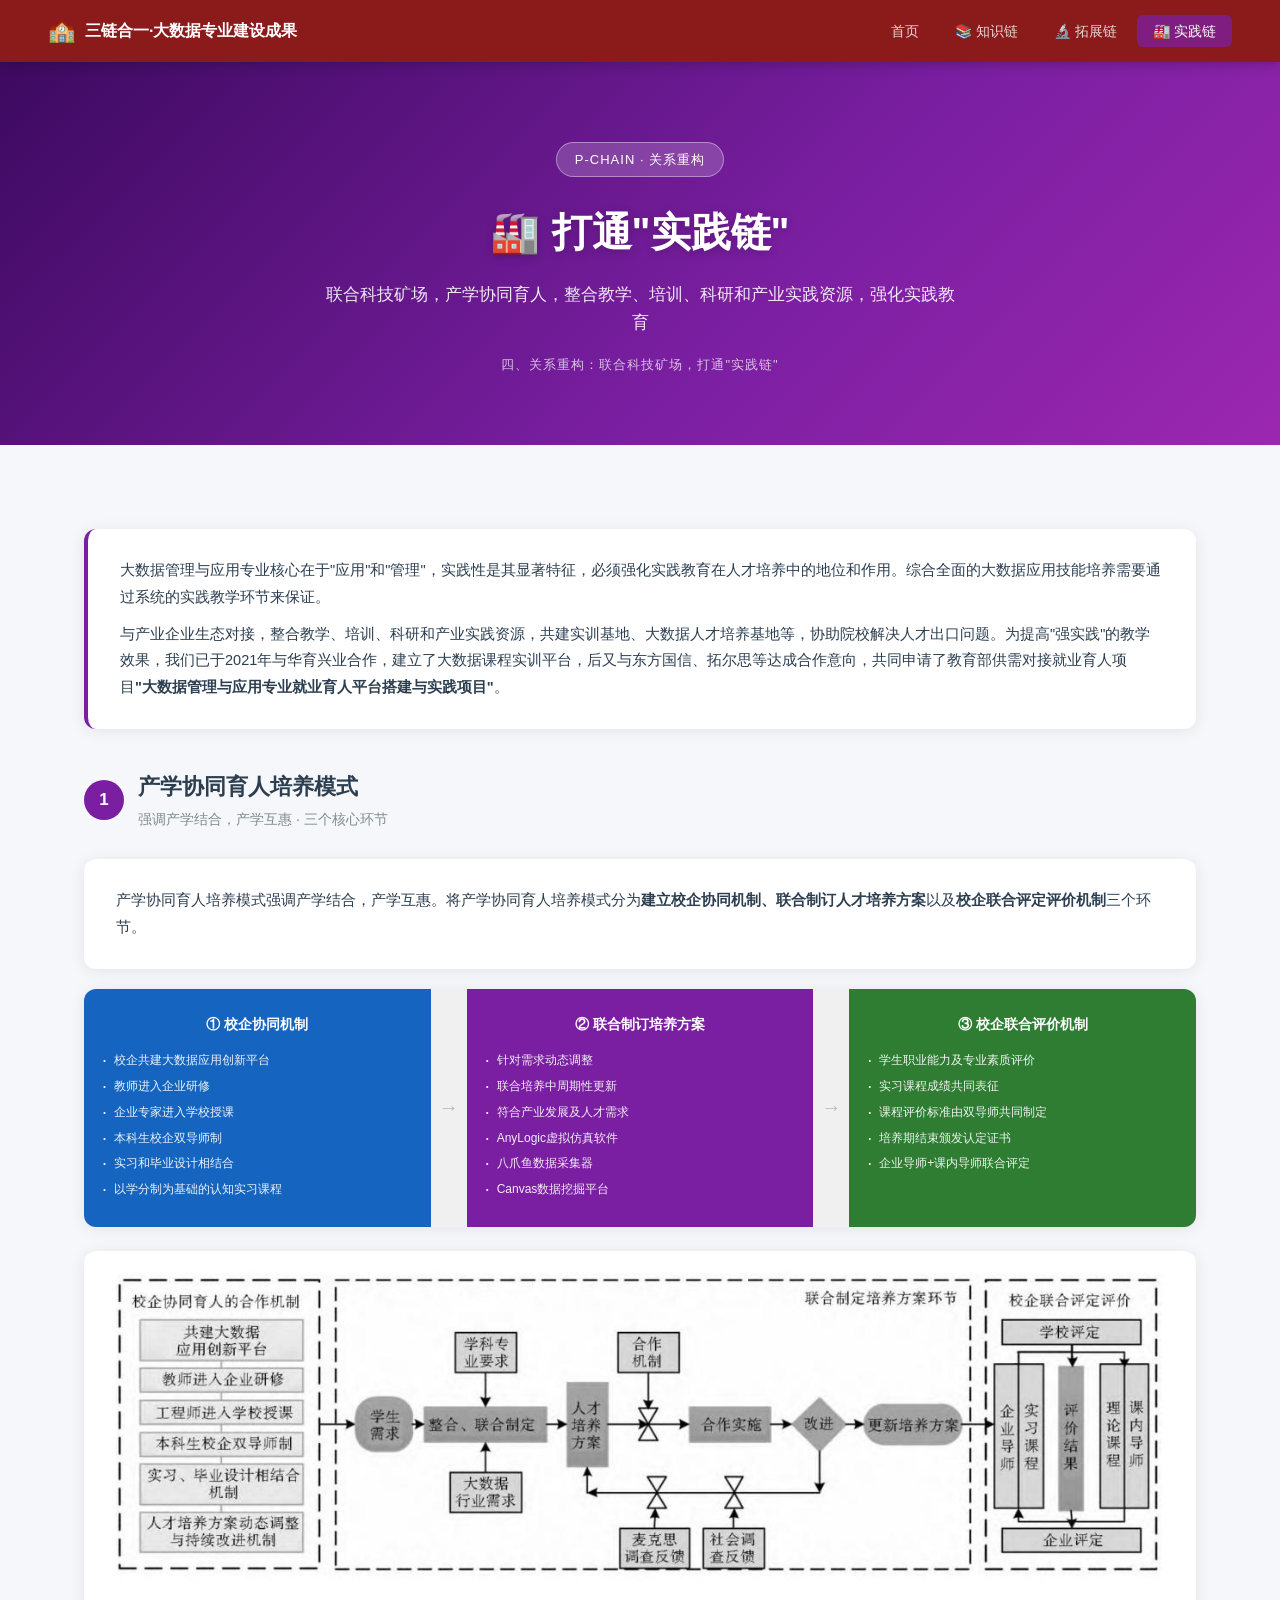
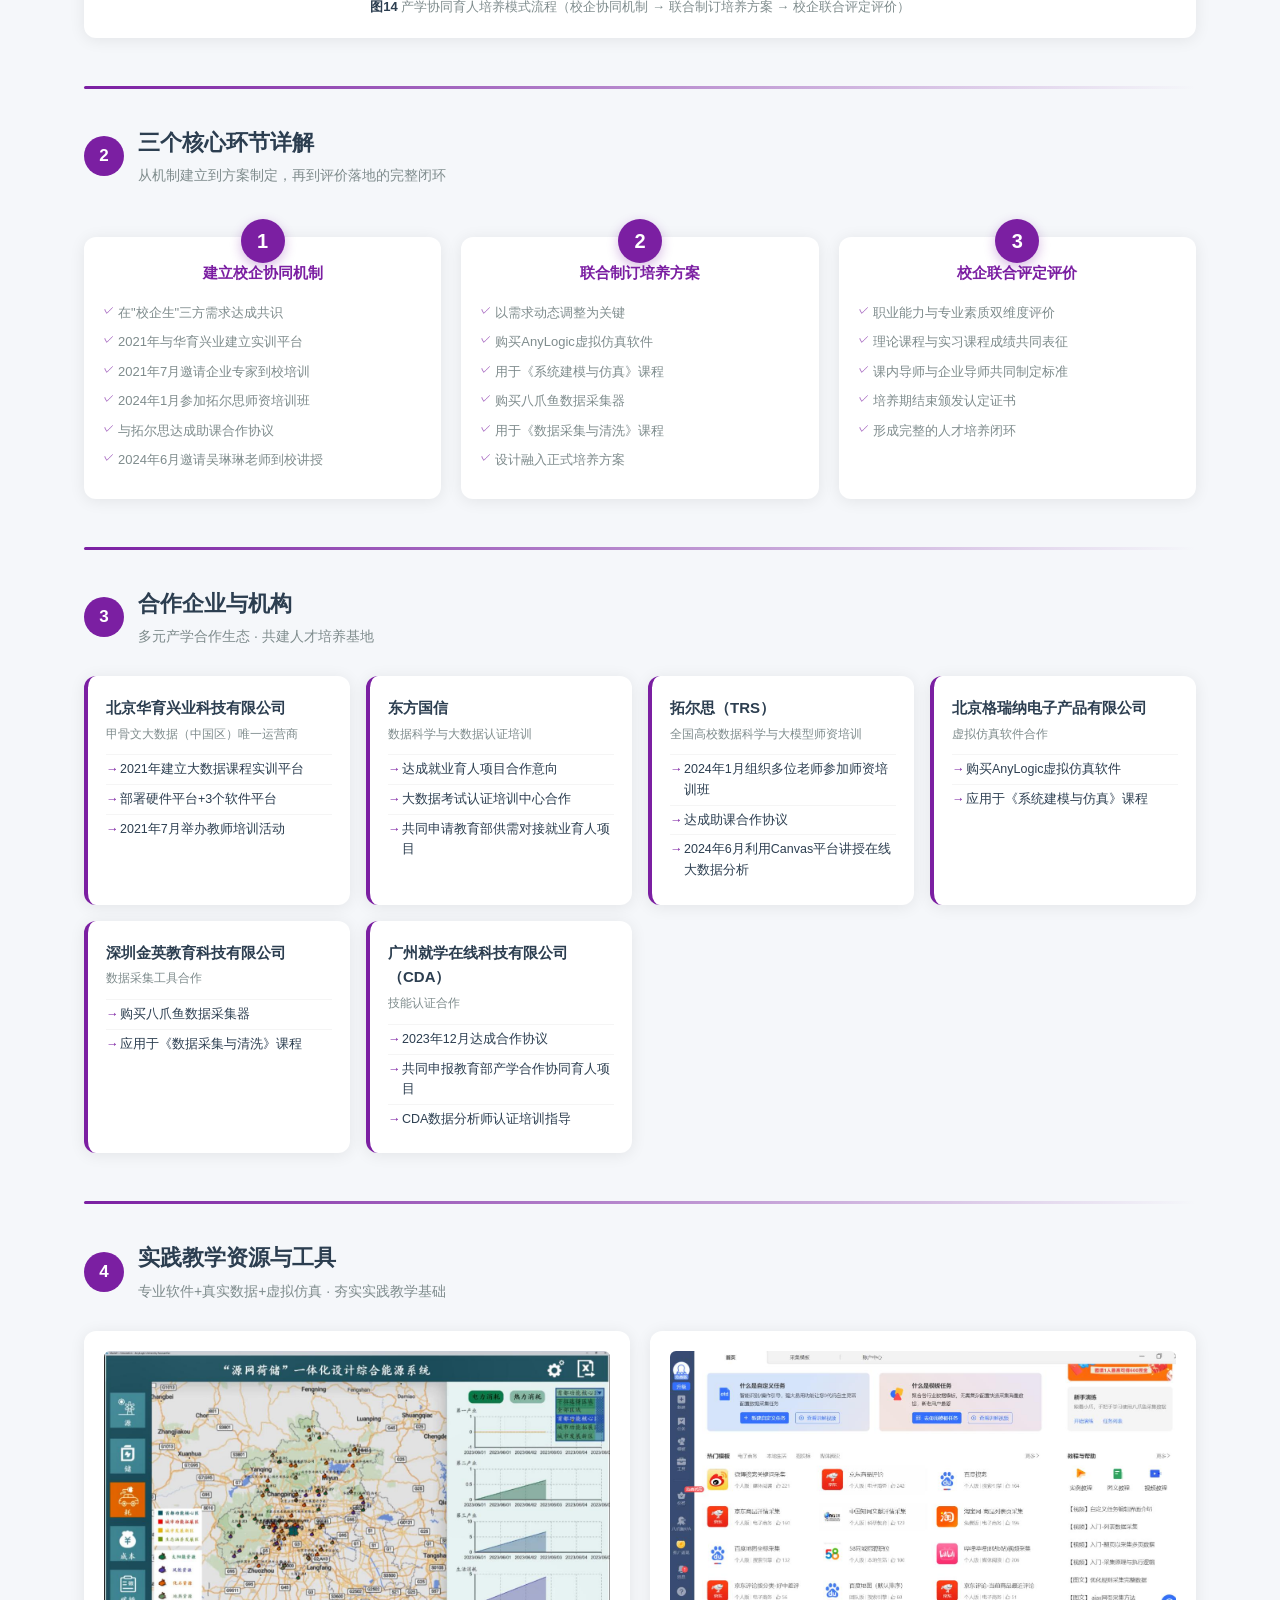
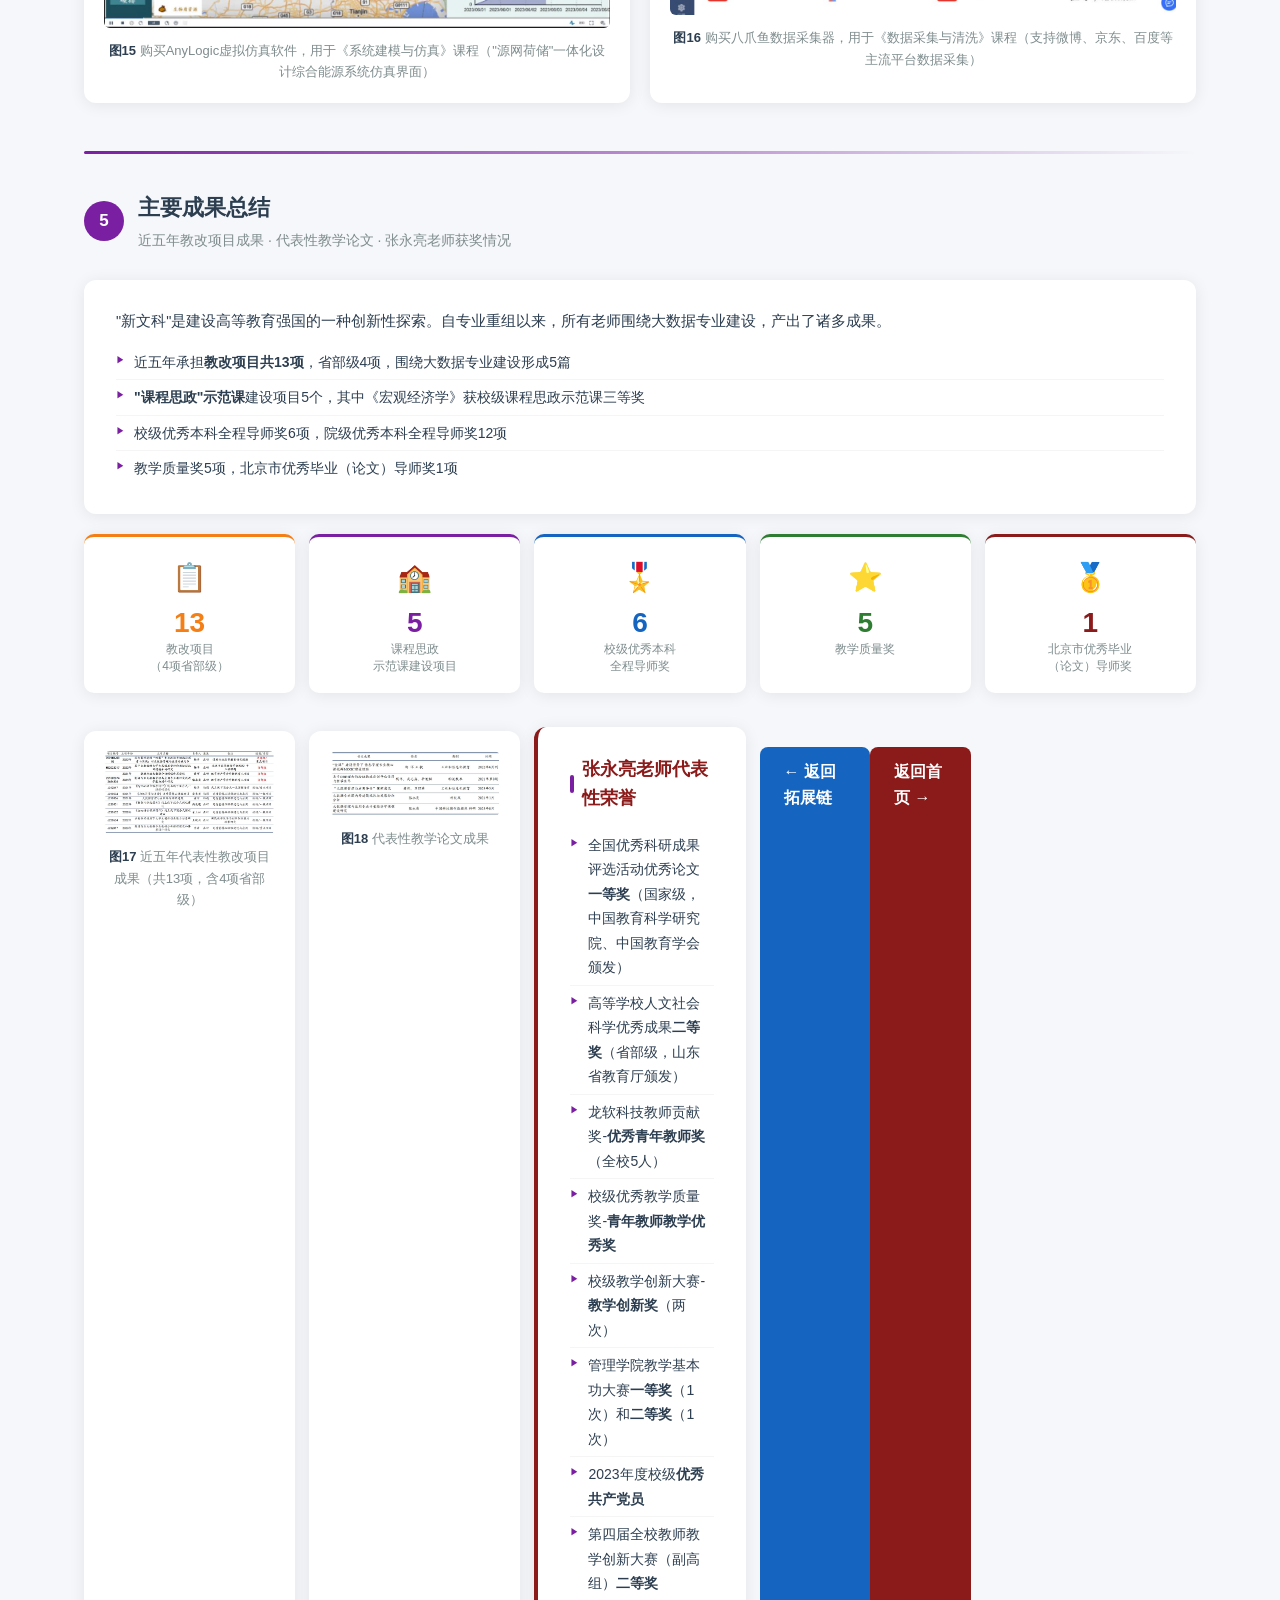
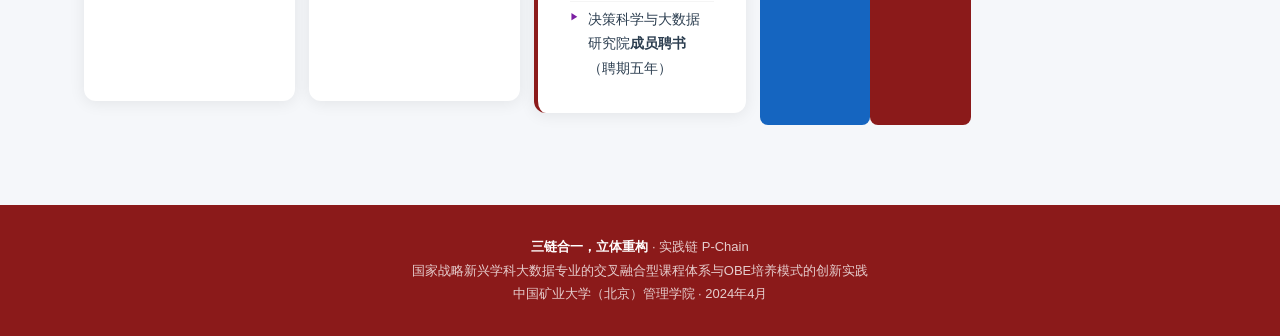
==== practice-chain.html @ cdad03d9 "教学成果一等奖网页：首页 + 知识链/拓展链/实践链三页 三链合一·大数据专业建设成果展示 - index.html 首页（专业建设总体路径 + 三链导航 + 团队） - knowledge-chai" ====
<!DOCTYPE html>
<html lang="zh-CN">
<head>
<meta charset="UTF-8">
<meta name="viewport" content="width=device-width, initial-scale=1.0">
<title>实践链 P-Chain — 关系重构：联合科技矿场</title>
<link rel="stylesheet" href="style.css">
<style>
.fig-block {
  background: #fff;
  border-radius: var(--radius);
  box-shadow: var(--shadow);
  padding: 20px;
  margin: 24px 0;
  text-align: center;
}
.fig-block img {
  max-width: 100%;
  height: auto;
  border-radius: 6px;
  display: block;
  margin: 0 auto;
}
.fig-caption {
  margin-top: 12px;
  font-size: 13px;
  color: var(--text-light);
  font-weight: 500;
}
.fig-caption strong { color: var(--text); }

.fig-pair {
  display: grid;
  grid-template-columns: 1fr 1fr;
  gap: 20px;
  margin: 24px 0;
}
.fig-pair .fig-block { margin: 0; }

.content-card {
  background: #fff;
  border-radius: var(--radius);
  box-shadow: var(--shadow);
  padding: 28px 32px;
  margin-bottom: 12px;
}
.content-card h3 {
  font-size: 18px;
  font-weight: 700;
  margin-bottom: 14px;
  color: var(--p-chain);
  display: flex;
  align-items: center;
  gap: 8px;
}
.content-card h3::before {
  content: '';
  display: inline-block;
  width: 4px;
  height: 18px;
  background: var(--p-chain);
  border-radius: 2px;
  flex-shrink: 0;
}
.content-card p { font-size: 14.5px; line-height: 1.85; color: var(--text); margin-bottom: 10px; }
.content-card p:last-child { margin-bottom: 0; }
.content-card ul { list-style: none; margin-top: 6px; }
.content-card ul li {
  font-size: 14px;
  line-height: 1.75;
  padding: 5px 0 5px 18px;
  position: relative;
  color: var(--text);
  border-bottom: 1px solid #f5f5f5;
}
.content-card ul li:last-child { border-bottom: none; }
.content-card ul li::before {
  content: '▶';
  position: absolute;
  left: 0;
  font-size: 9px;
  color: var(--p-chain);
  top: 8px;
}

.sec-divider {
  height: 3px;
  background: linear-gradient(to right, var(--p-chain), transparent);
  border-radius: 2px;
  margin: 48px 0 36px;
}

/* Three Steps */
.three-steps {
  display: grid;
  grid-template-columns: repeat(3, 1fr);
  gap: 20px;
  margin: 28px 0;
}
.step-card-p {
  background: #fff;
  border-radius: var(--radius);
  box-shadow: var(--shadow);
  padding: 24px 20px;
  position: relative;
  margin-top: 22px;
}
.step-badge-p {
  position: absolute;
  top: -18px;
  left: 50%;
  transform: translateX(-50%);
  width: 44px; height: 44px;
  border-radius: 50%;
  background: var(--p-chain);
  color: #fff;
  display: flex;
  align-items: center;
  justify-content: center;
  font-size: 20px;
  font-weight: 800;
  box-shadow: 0 4px 12px rgba(123,31,162,0.3);
}
.step-card-p h3 {
  font-size: 15px;
  font-weight: 700;
  color: var(--p-chain);
  margin-bottom: 12px;
  text-align: center;
}
.step-card-p ul { list-style: none; }
.step-card-p ul li {
  font-size: 13px;
  color: var(--text-light);
  padding: 4px 0 4px 14px;
  position: relative;
}
.step-card-p ul li::before {
  content: '✓';
  position: absolute;
  left: 0;
  font-size: 10px;
  color: var(--p-chain);
}

/* Partner cards */
.partner-grid-p {
  display: grid;
  grid-template-columns: repeat(auto-fit, minmax(240px, 1fr));
  gap: 16px;
  margin: 20px 0;
}
.pcard {
  background: #fff;
  border-radius: var(--radius);
  box-shadow: var(--shadow);
  padding: 20px 18px;
  border-left: 4px solid var(--p-chain);
}
.pcard h4 { font-weight: 700; font-size: 15px; color: var(--text); margin-bottom: 4px; }
.pcard .prole { font-size: 12px; color: var(--text-light); margin-bottom: 10px; }
.pcard .pitem {
  font-size: 12.5px;
  color: var(--text);
  padding: 4px 0 4px 14px;
  position: relative;
  border-top: 1px solid #f5f5f5;
}
.pcard .pitem:first-of-type { border-top: none; }
.pcard .pitem::before { content: '→'; position: absolute; left: 0; color: var(--p-chain); }

/* Collab flow visual */
.collab-visual {
  display: flex;
  align-items: stretch;
  background: #fff;
  border-radius: var(--radius);
  box-shadow: var(--shadow);
  overflow: hidden;
  margin: 20px 0;
}
.cv-stage {
  flex: 1;
  padding: 24px 18px;
  color: #fff;
}
.cv-stage h3 { font-size: 14px; font-weight: 700; margin-bottom: 12px; text-align: center; }
.cv-stage ul { list-style: none; }
.cv-stage ul li { font-size: 12px; opacity: 0.92; padding: 3px 0 3px 12px; position: relative; }
.cv-stage ul li::before { content: '·'; position: absolute; left: 0; font-size: 18px; line-height: 1; }
.cv1 { background: #1565C0; }
.cv2 { background: #7B1FA2; }
.cv3 { background: #2E7D32; }
.cv-arrow {
  width: 36px;
  background: #f0f0f0;
  display: flex;
  align-items: center;
  justify-content: center;
  font-size: 20px;
  color: #bbb;
  flex-shrink: 0;
}

/* Outcome tiles */
.outcome-grid {
  display: grid;
  grid-template-columns: repeat(auto-fit, minmax(200px, 1fr));
  gap: 14px;
  margin: 20px 0;
}
.outcome-tile {
  background: #fff;
  border-radius: 10px;
  box-shadow: var(--shadow);
  padding: 18px 16px;
  border-top: 3px solid;
  text-align: center;
}
.outcome-tile .ot-icon { font-size: 28px; margin-bottom: 8px; }
.outcome-tile .ot-num { font-size: 28px; font-weight: 800; line-height: 1; margin-bottom: 4px; }
.outcome-tile .ot-label { font-size: 12px; color: var(--text-light); line-height: 1.4; }

@media (max-width: 768px) {
  .three-steps { grid-template-columns: 1fr; }
  .collab-visual { flex-direction: column; }
  .cv-arrow { width: 100%; height: 30px; }
  .fig-pair { grid-template-columns: 1fr; }
}
</style>
</head>
<body>

<nav>
  <a class="nav-brand" href="index.html">
    <span class="logo">🏫</span>
    三链合一·大数据专业建设成果
  </a>
  <ul class="nav-links">
    <li><a href="index.html">首页</a></li>
    <li><a href="knowledge-chain.html">📚 知识链</a></li>
    <li><a href="extension-chain.html">🔬 拓展链</a></li>
    <li><a href="practice-chain.html" class="nav-p">🏭 实践链</a></li>
  </ul>
</nav>

<div class="hero p-hero">
  <div class="hero-badge">P-CHAIN · 关系重构</div>
  <h1>🏭 打通"实践链"</h1>
  <p class="subtitle">联合科技矿场，产学协同育人，整合教学、培训、科研和产业实践资源，强化实践教育</p>
  <p class="hero-meta">四、关系重构：联合科技矿场，打通"实践链"</p>
</div>

<main>

  <!-- Overview -->
  <div class="content-card" style="margin-top:40px; border-left:4px solid var(--p-chain);">
    <p>大数据管理与应用专业核心在于"应用"和"管理"，实践性是其显著特征，必须强化实践教育在人才培养中的地位和作用。综合全面的大数据应用技能培养需要通过系统的实践教学环节来保证。</p>
    <p>与产业企业生态对接，整合教学、培训、科研和产业实践资源，共建实训基地、大数据人才培养基地等，协助院校解决人才出口问题。为提高"强实践"的教学效果，我们已于2021年与华育兴业合作，建立了大数据课程实训平台，后又与东方国信、拓尔思等达成合作意向，共同申请了教育部供需对接就业育人项目<strong>"大数据管理与应用专业就业育人平台搭建与实践项目"</strong>。</p>
  </div>

  <!-- Section 1: Collaboration Model -->
  <div class="section-header" style="margin-top:40px;">
    <div class="section-num p">1</div>
    <div>
      <div class="section-title">产学协同育人培养模式</div>
      <div class="section-sub">强调产学结合，产学互惠 · 三个核心环节</div>
    </div>
  </div>

  <div class="content-card">
    <p>产学协同育人培养模式强调产学结合，产学互惠。将产学协同育人培养模式分为<strong>建立校企协同机制、联合制订人才培养方案</strong>以及<strong>校企联合评定评价机制</strong>三个环节。</p>
  </div>

  <!-- Collaboration Flow Visual -->
  <div class="collab-visual">
    <div class="cv-stage cv1">
      <h3>① 校企协同机制</h3>
      <ul>
        <li>校企共建大数据应用创新平台</li>
        <li>教师进入企业研修</li>
        <li>企业专家进入学校授课</li>
        <li>本科生校企双导师制</li>
        <li>实习和毕业设计相结合</li>
        <li>以学分制为基础的认知实习课程</li>
      </ul>
    </div>
    <div class="cv-arrow">→</div>
    <div class="cv-stage cv2">
      <h3>② 联合制订培养方案</h3>
      <ul>
        <li>针对需求动态调整</li>
        <li>联合培养中周期性更新</li>
        <li>符合产业发展及人才需求</li>
        <li>AnyLogic虚拟仿真软件</li>
        <li>八爪鱼数据采集器</li>
        <li>Canvas数据挖掘平台</li>
      </ul>
    </div>
    <div class="cv-arrow">→</div>
    <div class="cv-stage cv3">
      <h3>③ 校企联合评价机制</h3>
      <ul>
        <li>学生职业能力及专业素质评价</li>
        <li>实习课程成绩共同表征</li>
        <li>课程评价标准由双导师共同制定</li>
        <li>培养期结束颁发认定证书</li>
        <li>企业导师+课内导师联合评定</li>
      </ul>
    </div>
  </div>

  <!-- Figure 14: 产学协同流程图 -->
  <div class="fig-block">
    <img src="images/fig_p12_1.jpeg" alt="图14 产学协同育人培养模式流程">
    <div class="fig-caption"><strong>图14</strong> 产学协同育人培养模式流程（校企协同机制 → 联合制订培养方案 → 校企联合评定评价）</div>
  </div>

  <div class="sec-divider"></div>

  <!-- Section 2: Three Steps Detail -->
  <div class="section-header">
    <div class="section-num p">2</div>
    <div>
      <div class="section-title">三个核心环节详解</div>
      <div class="section-sub">从机制建立到方案制定，再到评价落地的完整闭环</div>
    </div>
  </div>

  <div class="three-steps">
    <div class="step-card-p">
      <div class="step-badge-p">1</div>
      <h3>建立校企协同机制</h3>
      <ul>
        <li>在"校企生"三方需求达成共识</li>
        <li>2021年与华育兴业建立实训平台</li>
        <li>2021年7月邀请企业专家到校培训</li>
        <li>2024年1月参加拓尔思师资培训班</li>
        <li>与拓尔思达成助课合作协议</li>
        <li>2024年6月邀请吴琳琳老师到校讲授</li>
      </ul>
    </div>
    <div class="step-card-p">
      <div class="step-badge-p">2</div>
      <h3>联合制订培养方案</h3>
      <ul>
        <li>以需求动态调整为关键</li>
        <li>购买AnyLogic虚拟仿真软件</li>
        <li>用于《系统建模与仿真》课程</li>
        <li>购买八爪鱼数据采集器</li>
        <li>用于《数据采集与清洗》课程</li>
        <li>设计融入正式培养方案</li>
      </ul>
    </div>
    <div class="step-card-p">
      <div class="step-badge-p">3</div>
      <h3>校企联合评定评价</h3>
      <ul>
        <li>职业能力与专业素质双维度评价</li>
        <li>理论课程与实习课程成绩共同表征</li>
        <li>课内导师与企业导师共同制定标准</li>
        <li>培养期结束颁发认定证书</li>
        <li>形成完整的人才培养闭环</li>
      </ul>
    </div>
  </div>

  <div class="sec-divider"></div>

  <!-- Section 3: Partners -->
  <div class="section-header">
    <div class="section-num p">3</div>
    <div>
      <div class="section-title">合作企业与机构</div>
      <div class="section-sub">多元产学合作生态 · 共建人才培养基地</div>
    </div>
  </div>

  <div class="partner-grid-p">
    <div class="pcard">
      <h4>北京华育兴业科技有限公司</h4>
      <div class="prole">甲骨文大数据（中国区）唯一运营商</div>
      <div class="pitem">2021年建立大数据课程实训平台</div>
      <div class="pitem">部署硬件平台+3个软件平台</div>
      <div class="pitem">2021年7月举办教师培训活动</div>
    </div>
    <div class="pcard">
      <h4>东方国信</h4>
      <div class="prole">数据科学与大数据认证培训</div>
      <div class="pitem">达成就业育人项目合作意向</div>
      <div class="pitem">大数据考试认证培训中心合作</div>
      <div class="pitem">共同申请教育部供需对接就业育人项目</div>
    </div>
    <div class="pcard">
      <h4>拓尔思（TRS）</h4>
      <div class="prole">全国高校数据科学与大模型师资培训</div>
      <div class="pitem">2024年1月组织多位老师参加师资培训班</div>
      <div class="pitem">达成助课合作协议</div>
      <div class="pitem">2024年6月利用Canvas平台讲授在线大数据分析</div>
    </div>
    <div class="pcard">
      <h4>北京格瑞纳电子产品有限公司</h4>
      <div class="prole">虚拟仿真软件合作</div>
      <div class="pitem">购买AnyLogic虚拟仿真软件</div>
      <div class="pitem">应用于《系统建模与仿真》课程</div>
    </div>
    <div class="pcard">
      <h4>深圳金英教育科技有限公司</h4>
      <div class="prole">数据采集工具合作</div>
      <div class="pitem">购买八爪鱼数据采集器</div>
      <div class="pitem">应用于《数据采集与清洗》课程</div>
    </div>
    <div class="pcard">
      <h4>广州就学在线科技有限公司（CDA）</h4>
      <div class="prole">技能认证合作</div>
      <div class="pitem">2023年12月达成合作协议</div>
      <div class="pitem">共同申报教育部产学合作协同育人项目</div>
      <div class="pitem">CDA数据分析师认证培训指导</div>
    </div>
  </div>

  <div class="sec-divider"></div>

  <!-- Section 4: Practice Cases -->
  <div class="section-header">
    <div class="section-num p">4</div>
    <div>
      <div class="section-title">实践教学资源与工具</div>
      <div class="section-sub">专业软件+真实数据+虚拟仿真 · 夯实实践教学基础</div>
    </div>
  </div>

  <!-- Figure 15 & 16 -->
  <div class="fig-pair">
    <div class="fig-block">
      <img src="images/fig_p13_1.jpeg" alt="图15 AnyLogic虚拟仿真软件">
      <div class="fig-caption"><strong>图15</strong> 购买AnyLogic虚拟仿真软件，用于《系统建模与仿真》课程（"源网荷储"一体化设计综合能源系统仿真界面）</div>
    </div>
    <div class="fig-block">
      <img src="images/fig_p13_2.jpeg" alt="图16 八爪鱼数据采集器">
      <div class="fig-caption"><strong>图16</strong> 购买八爪鱼数据采集器，用于《数据采集与清洗》课程（支持微博、京东、百度等主流平台数据采集）</div>
    </div>
  </div>

  <div class="sec-divider"></div>

  <!-- Section 5: Achievements -->
  <div class="section-header">
    <div class="section-num p">5</div>
    <div>
      <div class="section-title">主要成果总结</div>
      <div class="section-sub">近五年教改项目成果 · 代表性教学论文 · 张永亮老师获奖情况</div>
    </div>
  </div>

  <div class="content-card">
    <p>"新文科"是建设高等教育强国的一种创新性探索。自专业重组以来，所有老师围绕大数据专业建设，产出了诸多成果。</p>
    <ul>
      <li>近五年承担<strong>教改项目共13项</strong>，省部级4项，围绕大数据专业建设形成5篇</li>
      <li><strong>"课程思政"示范课</strong>建设项目5个，其中《宏观经济学》获校级课程思政示范课三等奖</li>
      <li>校级优秀本科全程导师奖6项，院级优秀本科全程导师奖12项</li>
      <li>教学质量奖5项，北京市优秀毕业（论文）导师奖1项</li>
    </ul>
  </div>

  <!-- Outcome tiles -->
  <div class="outcome-grid">
    <div class="outcome-tile" style="border-color:#F57F17;">
      <div class="ot-icon">📋</div>
      <div class="ot-num" style="color:#F57F17;">13</div>
      <div class="ot-label">教改项目<br>（4项省部级）</div>
    </div>
    <div class="outcome-tile" style="border-color:var(--p-chain);">
      <div class="ot-icon">🏫</div>
      <div class="ot-num" style="color:var(--p-chain);">5</div>
      <div class="ot-label">课程思政<br>示范课建设项目</div>
    </div>
    <div class="outcome-tile" style="border-color:var(--e-chain);">
      <div class="ot-icon">🎖️</div>
      <div class="ot-num" style="color:var(--e-chain);">6</div>
      <div class="ot-label">校级优秀本科<br>全程导师奖</div>
    </div>
    <div class="outcome-tile" style="border-color:var(--k-chain);">
      <div class="ot-icon">⭐</div>
      <div class="ot-num" style="color:var(--k-chain);">5</div>
      <div class="ot-label">教学质量奖</div>
    </div>
    <div class="outcome-tile" style="border-color:var(--primary);">
      <div class="ot-icon">🥇</div>
      <div class="ot-num" style="color:var(--primary);">1</div>
      <div class="ot-label">北京市优秀毕业<br>（论文）导师奖</div>
    </div>

  <!-- Figure 17: 近五年代表性教改项目成果 -->
  <div class="fig-block" style="margin-top: 24px;">
    <img src="images/fig_p14_1.jpeg" alt="图17 近五年代表性教改项目成果">
    <div class="fig-caption"><strong>图17</strong> 近五年代表性教改项目成果（共13项，含4项省部级）</div>
  </div>

  <!-- Figure 18: 代表性教学论文成果 -->
  <div class="fig-block" style="margin-top: 24px;">
    <img src="images/fig_p14_2.jpeg" alt="图18 代表性教学论文成果">
    <div class="fig-caption"><strong>图18</strong> 代表性教学论文成果</div>
  </div>
  <!-- Zhang Yongliang achievements -->
  <div class="content-card" style="border-left:4px solid var(--primary); margin-top: 20px;">
    <h3 style="color:var(--primary);">张永亮老师代表性荣誉</h3>
    <ul>
      <li>全国优秀科研成果评选活动优秀论文<strong>一等奖</strong>（国家级，中国教育科学研究院、中国教育学会颁发）</li>
      <li>高等学校人文社会科学优秀成果<strong>二等奖</strong>（省部级，山东省教育厅颁发）</li>
      <li>龙软科技教师贡献奖-<strong>优秀青年教师奖</strong>（全校5人）</li>
      <li>校级优秀教学质量奖-<strong>青年教师教学优秀奖</strong></li>
      <li>校级教学创新大赛-<strong>教学创新奖</strong>（两次）</li>
      <li>管理学院教学基本功大赛<strong>一等奖</strong>（1次）和<strong>二等奖</strong>（1次）</li>
      <li>2023年度校级<strong>优秀共产党员</strong></li>
      <li>第四届全校教师教学创新大赛（副高组）<strong>二等奖</strong></li>
      <li>决策科学与大数据研究院<strong>成员聘书</strong>（聘期五年）</li>
    </ul>
  </div>

  <!-- Navigation -->
  <div style="display:flex; justify-content:space-between; margin-top: 40px;">
    <a href="extension-chain.html" style="text-decoration:none; padding:12px 24px; background:var(--e-chain); border-radius:8px; font-weight:600; color:#fff;">← 返回拓展链</a>
    <a href="index.html" style="text-decoration:none; padding:12px 24px; background:var(--primary); border-radius:8px; font-weight:600; color:#fff;">返回首页 →</a>
  </div>

</main>

<footer>
  <strong>三链合一，立体重构</strong> · 实践链 P-Chain<br>
  国家战略新兴学科大数据专业的交叉融合型课程体系与OBE培养模式的创新实践<br>
  中国矿业大学（北京）管理学院 · 2024年4月
</footer>

</body>
</html>
---- style.css ----
:root {
  --primary: #8B1A1A;
  --primary-light: #c0392b;
  --k-chain: #2E7D32;
  --k-light: #4CAF50;
  --e-chain: #1565C0;
  --e-light: #2196F3;
  --p-chain: #7B1FA2;
  --p-light: #9C27B0;
  --gold: #D4A017;
  --bg: #f5f7fa;
  --card: #ffffff;
  --text: #2c3e50;
  --text-light: #7f8c8d;
  --border: #e8ecf0;
  --shadow: 0 2px 16px rgba(0,0,0,0.08);
  --shadow-hover: 0 8px 30px rgba(0,0,0,0.14);
  --radius: 12px;
  --transition: all 0.3s ease;
}

* { margin: 0; padding: 0; box-sizing: border-box; }

body {
  font-family: -apple-system, BlinkMacSystemFont, "Segoe UI", "PingFang SC", "Hiragino Sans GB", "Microsoft YaHei", sans-serif;
  background: var(--bg);
  color: var(--text);
  line-height: 1.65;
}

/* ===== NAV ===== */
nav {
  background: var(--primary);
  padding: 0 48px;
  display: flex;
  align-items: center;
  justify-content: space-between;
  height: 62px;
  position: sticky;
  top: 0;
  z-index: 100;
  box-shadow: 0 2px 12px rgba(0,0,0,0.22);
}
.nav-brand {
  color: #fff;
  font-size: 16px;
  font-weight: 700;
  text-decoration: none;
  display: flex;
  align-items: center;
  gap: 10px;
  white-space: nowrap;
}
.nav-brand .logo { font-size: 22px; }
.nav-links { display: flex; gap: 4px; list-style: none; }
.nav-links a {
  color: rgba(255,255,255,0.82);
  text-decoration: none;
  padding: 8px 16px;
  border-radius: 6px;
  font-size: 14px;
  font-weight: 500;
  transition: var(--transition);
  white-space: nowrap;
}
.nav-links a:hover { background: rgba(255,255,255,0.18); color: #fff; }
.nav-links a.nav-k { background: rgba(46,125,50,0.75); color: #fff; }
.nav-links a.nav-e { background: rgba(21,101,192,0.75); color: #fff; }
.nav-links a.nav-p { background: rgba(123,31,162,0.75); color: #fff; }

/* ===== HERO ===== */
.hero {
  background: linear-gradient(135deg, #6b0d0d 0%, var(--primary) 50%, #c0392b 100%);
  color: #fff;
  padding: 80px 48px 70px;
  text-align: center;
}
.hero.k-hero { background: linear-gradient(135deg, #1a4d1d 0%, #2E7D32 60%, #43A047 100%); }
.hero.e-hero { background: linear-gradient(135deg, #0a2d6e 0%, #1565C0 60%, #1976D2 100%); }
.hero.p-hero { background: linear-gradient(135deg, #3d0a60 0%, #7B1FA2 60%, #9C27B0 100%); }

.hero-badge {
  display: inline-block;
  background: rgba(255,255,255,0.18);
  border: 1px solid rgba(255,255,255,0.38);
  padding: 6px 18px;
  border-radius: 20px;
  font-size: 13px;
  margin-bottom: 22px;
  letter-spacing: 1px;
}
.hero h1 { font-size: 40px; font-weight: 800; margin-bottom: 16px; text-shadow: 0 2px 10px rgba(0,0,0,0.22); }
.hero .subtitle { font-size: 17px; opacity: 0.9; max-width: 640px; margin: 0 auto; }
.hero-meta { margin-top: 16px; font-size: 13px; opacity: 0.72; letter-spacing: 1px; }

/* ===== MAIN ===== */
main { max-width: 1160px; margin: 0 auto; padding: 44px 24px 60px; }

/* ===== SECTION ===== */
.section { margin-bottom: 60px; }
.section-header { display: flex; align-items: center; gap: 14px; margin-bottom: 28px; }
.section-num {
  width: 40px; height: 40px; border-radius: 50%;
  display: flex; align-items: center; justify-content: center;
  font-weight: 800; font-size: 17px; color: #fff; flex-shrink: 0;
}
.section-num.k { background: var(--k-chain); }
.section-num.e { background: var(--e-chain); }
.section-num.p { background: var(--p-chain); }
.section-num.r { background: var(--primary); }
.section-title { font-size: 22px; font-weight: 700; }
.section-sub { font-size: 14px; color: var(--text-light); margin-top: 3px; }

/* ===== CARD ===== */
.card {
  background: var(--card);
  border-radius: var(--radius);
  box-shadow: var(--shadow);
  padding: 28px;
  transition: var(--transition);
}
.card:hover { box-shadow: var(--shadow-hover); transform: translateY(-2px); }
.card-grid { display: grid; grid-template-columns: repeat(auto-fit, minmax(280px, 1fr)); gap: 20px; }
.card-grid-3 { display: grid; grid-template-columns: repeat(3, 1fr); gap: 20px; }
.card-grid-4 { display: grid; grid-template-columns: repeat(4, 1fr); gap: 16px; }

/* chain cards */
.chain-card {
  background: var(--card);
  border-radius: var(--radius);
  box-shadow: var(--shadow);
  padding: 36px 28px;
  text-align: center;
  text-decoration: none;
  color: var(--text);
  transition: var(--transition);
  border-top: 5px solid transparent;
  display: block;
}
.chain-card:hover { box-shadow: var(--shadow-hover); transform: translateY(-6px); }
.chain-card.k { border-top-color: var(--k-chain); }
.chain-card.e { border-top-color: var(--e-chain); }
.chain-card.p { border-top-color: var(--p-chain); }

.chain-icon {
  width: 76px; height: 76px; border-radius: 20px;
  display: flex; align-items: center; justify-content: center;
  font-size: 34px; margin: 0 auto 20px;
}
.chain-icon.k { background: #e8f5e9; }
.chain-icon.e { background: #e3f2fd; }
.chain-icon.p { background: #f3e5f5; }

.chain-card h2 { font-size: 21px; font-weight: 700; margin-bottom: 10px; }
.chain-card p { font-size: 14px; color: var(--text-light); line-height: 1.75; }
.chain-en { font-size: 13px; color: var(--text-light); margin-bottom: 6px; letter-spacing: 1px; }

.chain-btn {
  display: inline-block;
  margin-top: 20px;
  padding: 9px 22px;
  border-radius: 8px;
  font-size: 14px;
  font-weight: 600;
  color: #fff;
  text-decoration: none;
  transition: var(--transition);
}
.chain-btn.k { background: var(--k-chain); }
.chain-btn.e { background: var(--e-chain); }
.chain-btn.p { background: var(--p-chain); }
.chain-btn:hover { opacity: 0.85; transform: scale(1.04); }

/* ===== STATS ===== */
.stats-bar {
  display: grid;
  grid-template-columns: repeat(auto-fit, minmax(150px, 1fr));
  gap: 16px;
  margin-bottom: 44px;
}
.stat-item {
  background: #fff;
  border-radius: var(--radius);
  box-shadow: var(--shadow);
  padding: 22px 16px;
  text-align: center;
}
.stat-num { font-size: 34px; font-weight: 800; color: var(--primary); line-height: 1; margin-bottom: 6px; }
.stat-label { font-size: 12px; color: var(--text-light); }

/* ===== TAGS ===== */
.tag {
  display: inline-block;
  padding: 4px 10px;
  border-radius: 8px;
  font-size: 12px;
  font-weight: 500;
  margin: 2px;
}
.tag.k { background: #e8f5e9; color: var(--k-chain); }
.tag.e { background: #e3f2fd; color: var(--e-chain); }
.tag.p { background: #f3e5f5; color: var(--p-chain); }
.tag.gold { background: #fff8e1; color: #e65100; }
.tag.gray { background: #f5f5f5; color: #555; }

/* ===== INFO BOX ===== */
.info-box {
  border-left: 4px solid;
  border-radius: 0 8px 8px 0;
  padding: 14px 18px;
  margin: 14px 0;
  font-size: 14px;
  line-height: 1.75;
}
.info-box.k { background: #f1f8f1; border-color: var(--k-chain); }
.info-box.e { background: #eef4ff; border-color: var(--e-chain); }
.info-box.p { background: #f8f0ff; border-color: var(--p-chain); }

/* ===== ARROW FLOW ===== */
.arrow-flow {
  display: flex;
  align-items: center;
  flex-wrap: wrap;
  gap: 0;
  justify-content: center;
  background: #fff;
  border-radius: var(--radius);
  box-shadow: var(--shadow);
  padding: 24px;
}
.flow-step {
  text-align: center;
  flex-shrink: 0;
}
.flow-box {
  background: var(--k-chain);
  color: #fff;
  padding: 12px 18px;
  border-radius: 8px;
  font-size: 13px;
  font-weight: 600;
  line-height: 1.4;
  min-width: 100px;
}
.flow-box.e { background: var(--e-chain); }
.flow-box.p { background: var(--p-chain); }
.flow-box.light { background: #f5f5f5; color: var(--text); }
.flow-step small { display: block; font-size: 11px; color: var(--text-light); margin-top: 5px; }
.flow-arrow { font-size: 22px; color: #bbb; padding: 0 10px; }

/* ===== HEX GRID ===== */
.hex-section { background: #fff; border-radius: var(--radius); box-shadow: var(--shadow); padding: 32px; overflow-x: auto; }
.hex-domain-labels {
  display: flex;
  gap: 6px;
  margin-bottom: 16px;
  justify-content: center;
}
.hex-domain-label {
  flex: 1;
  text-align: center;
  padding: 8px 6px;
  border-radius: 8px;
  font-size: 14px;
  font-weight: 700;
  color: #fff;
  max-width: 160px;
}
.hex-domain-label.ot { background: #546E7A; }
.hex-domain-label.ct { background: #2E7D32; }
.hex-domain-label.it { background: #1565C0; }
.hex-domain-label.dt { background: #6A1B9A; }
.hex-domain-label.ai { background: #BF360C; }

.hex-grid { display: flex; flex-direction: column; gap: 6px; align-items: center; }
.hex-row { display: flex; gap: 6px; }
.hex-row.shifted { margin-left: 82px; }

.hex-cell {
  width: 136px;
  height: 78px;
  clip-path: polygon(25% 0%, 75% 0%, 100% 50%, 75% 100%, 25% 100%, 0% 50%);
  display: flex;
  align-items: center;
  justify-content: center;
  text-align: center;
  font-size: 11px;
  font-weight: 600;
  color: #fff;
  line-height: 1.35;
  padding: 0 22px;
}
.hex-cell.ot { background: #546E7A; }
.hex-cell.ct { background: #388E3C; }
.hex-cell.it { background: #1976D2; }
.hex-cell.dt { background: #7B1FA2; }
.hex-cell.ai { background: #D84315; }
.hex-cell.ghost { background: transparent; clip-path: none; }

/* ===== PIPELINE ===== */
.pipeline-wrap { background: #fff; border-radius: var(--radius); box-shadow: var(--shadow); padding: 28px; overflow-x: auto; }
.pipeline { display: flex; align-items: center; gap: 0; min-width: max-content; }
.pipe-step { display: flex; align-items: center; }
.pipe-box {
  background: var(--k-chain);
  color: #fff;
  padding: 10px 14px;
  border-radius: 8px;
  font-size: 12px;
  font-weight: 600;
  text-align: center;
  min-width: 88px;
  line-height: 1.4;
}
.pipe-box:nth-child(3n+1) { background: #1B5E20; }
.pipe-box:nth-child(3n+2) { background: #2E7D32; }
.pipe-box:nth-child(3n+3) { background: #43A047; }
.pipe-arrow { font-size: 18px; color: #aaa; padding: 0 6px; }
.pipe-step small { display: block; font-size: 10px; color: var(--text-light); text-align: center; margin-top: 4px; }

/* ===== 12345 Framework ===== */
.framework { display: flex; flex-direction: column; gap: 12px; }
.fw-row {
  display: flex;
  align-items: stretch;
  background: #fff;
  border-radius: var(--radius);
  box-shadow: var(--shadow);
  overflow: hidden;
}
.fw-num {
  min-width: 60px;
  display: flex;
  flex-direction: column;
  align-items: center;
  justify-content: center;
  font-size: 30px;
  font-weight: 800;
  color: #fff;
  flex-shrink: 0;
  padding: 12px 0;
}
.fw-num span { font-size: 11px; font-weight: 600; opacity: 0.85; margin-top: 2px; }
.fw-content { padding: 14px 18px; flex: 1; }
.fw-title { font-weight: 700; font-size: 15px; margin-bottom: 8px; }
.fw-tags { display: flex; flex-wrap: wrap; gap: 5px; }

/* ===== COURSE TABLE ===== */
.course-tbl {
  width: 100%;
  border-collapse: collapse;
  background: #fff;
  border-radius: var(--radius);
  box-shadow: var(--shadow);
  overflow: hidden;
  font-size: 13px;
}
.course-tbl th {
  padding: 13px 10px;
  color: #fff;
  font-weight: 700;
  text-align: center;
  font-size: 13px;
}
.course-tbl td {
  padding: 8px 10px;
  border: 1px solid var(--border);
  vertical-align: top;
  line-height: 1.6;
  font-size: 12px;
}
.course-tbl .th-base { background: #37474F; }
.course-tbl .th-collect { background: #1565C0; }
.course-tbl .th-store { background: #2E7D32; }
.course-tbl .th-analyze { background: #BF360C; }
.course-chip {
  display: inline-block;
  padding: 3px 8px;
  border-radius: 12px;
  font-size: 11px;
  margin: 2px;
  font-weight: 500;
}
.cc-basic { background: #E3F2FD; color: #1565C0; }
.cc-required { background: #E8F5E9; color: #2E7D32; }
.cc-practice { background: #FFF3E0; color: #E65100; }
.cc-elective { background: #F3E5F5; color: #7B1FA2; }
.cc-intl { background: #FCE4EC; color: #880E4F; }
.cc-honor { background: #FFF8E1; color: #F57F17; }

/* ===== SEMESTER PLAN ===== */
.semester-plan { display: flex; flex-direction: column; gap: 10px; }
.sem-row {
  display: flex;
  align-items: flex-start;
  gap: 14px;
  background: #fff;
  border-radius: 10px;
  box-shadow: var(--shadow);
  padding: 14px 18px;
}
.sem-label {
  min-width: 72px;
  font-weight: 700;
  font-size: 14px;
  color: var(--k-chain);
  flex-shrink: 0;
  padding-top: 3px;
}
.sem-courses { flex: 1; display: flex; flex-wrap: wrap; gap: 5px; }

/* ===== FIVE TRANSFORM (五化) ===== */
.five-grid {
  display: grid;
  grid-template-columns: 80px 1fr 1fr 1fr;
  background: #fff;
  border-radius: var(--radius);
  box-shadow: var(--shadow);
  overflow: hidden;
}
.five-header {
  padding: 12px 8px;
  text-align: center;
  font-weight: 700;
  font-size: 13px;
  color: #fff;
  display: flex;
  align-items: center;
  justify-content: center;
}
.five-header.h0 { background: #37474F; }
.five-header.h1 { background: #1565C0; }
.five-header.h2 { background: #2E7D32; }
.five-header.h3 { background: #BF360C; }
.five-row-label {
  background: #f0f4f8;
  padding: 12px 8px;
  text-align: center;
  font-size: 13px;
  font-weight: 700;
  display: flex;
  align-items: center;
  justify-content: center;
  border: 1px solid var(--border);
}
.five-cell {
  padding: 10px 12px;
  border: 1px solid var(--border);
  font-size: 12px;
}
.five-cell ul { list-style: none; display: flex; flex-direction: column; gap: 4px; }
.five-cell li {
  background: #f5f8ff;
  border-radius: 5px;
  padding: 4px 8px;
  font-size: 11px;
  color: #444;
}

/* ===== CDA TABLE ===== */
.cda-tbl {
  width: 100%;
  border-collapse: collapse;
  background: #fff;
  border-radius: var(--radius);
  box-shadow: var(--shadow);
  overflow: hidden;
  font-size: 12.5px;
}
.cda-tbl th {
  padding: 11px 10px;
  background: var(--e-chain);
  color: #fff;
  font-weight: 700;
  text-align: center;
  font-size: 13px;
}
.cda-tbl td { padding: 8px 10px; border: 1px solid var(--border); vertical-align: top; line-height: 1.55; }
.cda-level { font-weight: 800; font-size: 15px; color: #fff; text-align: center; }
.cda-l1 { background: #1E88E5; }
.cda-l2 { background: #1565C0; }
.cda-l3 { background: #0D47A1; }

/* ===== COMPETITION ===== */
.comp-card { background: #fff; border-radius: var(--radius); box-shadow: var(--shadow); padding: 24px; margin-bottom: 16px; }
.comp-head { display: flex; align-items: center; gap: 14px; margin-bottom: 16px; }
.comp-icon {
  width: 50px; height: 50px; border-radius: 12px;
  background: var(--e-chain); color: #fff;
  display: flex; align-items: center; justify-content: center;
  font-size: 22px; flex-shrink: 0;
}
.comp-title { font-weight: 700; font-size: 16px; }
.comp-subtitle { font-size: 13px; color: var(--text-light); margin-top: 2px; }
.award-tbl { width: 100%; border-collapse: collapse; font-size: 13px; }
.award-tbl th { background: #f5f5f5; padding: 8px 12px; font-size: 12px; color: var(--text-light); font-weight: 600; text-align: left; }
.award-tbl td { padding: 8px 12px; border-top: 1px solid var(--border); }
.award-badge {
  display: inline-block;
  padding: 3px 9px;
  border-radius: 10px;
  font-size: 11px;
  font-weight: 700;
}
.badge-1 { background: #FFF8E1; color: #F57F17; }
.badge-2 { background: #E8EAF6; color: #3949AB; }
.badge-3 { background: #E8F5E9; color: #2E7D32; }

/* ===== CDIO Timeline ===== */
.cdio-timeline { display: flex; gap: 0; background: #fff; border-radius: var(--radius); box-shadow: var(--shadow); overflow: hidden; }
.cdio-phase {
  flex: 1;
  padding: 20px 16px;
  text-align: center;
  border-right: 1px solid var(--border);
}
.cdio-phase:last-child { border-right: none; }
.cdio-phase-icon { font-size: 30px; margin-bottom: 8px; }
.cdio-phase-title { font-weight: 700; font-size: 14px; margin-bottom: 4px; }
.cdio-phase-en { font-size: 11px; color: var(--text-light); margin-bottom: 10px; }
.cdio-phase-sems { font-size: 12px; color: var(--e-chain); font-weight: 600; margin-bottom: 8px; }
.cdio-phase-desc { font-size: 12px; color: var(--text-light); line-height: 1.55; }

/* ===== COLLABORATION FLOW ===== */
.collab-flow {
  display: grid;
  grid-template-columns: 1fr 36px 1fr 36px 1fr;
  background: #fff;
  border-radius: var(--radius);
  box-shadow: var(--shadow);
  overflow: hidden;
  align-items: stretch;
}
.collab-stage {
  padding: 24px 18px;
  color: #fff;
}
.collab-stage h3 { font-size: 15px; font-weight: 700; margin-bottom: 12px; }
.collab-stage ul { list-style: none; }
.collab-stage ul li { font-size: 12px; padding: 4px 0; opacity: 0.92; padding-left: 12px; position: relative; }
.collab-stage ul li::before { content: '·'; position: absolute; left: 0; font-size: 16px; }
.cs1 { background: #1565C0; }
.cs2 { background: #7B1FA2; }
.cs3 { background: #2E7D32; }
.collab-arrow-cell {
  background: #f5f5f5;
  display: flex;
  align-items: center;
  justify-content: center;
  font-size: 22px;
  color: #bbb;
}

/* ===== PARTNER CARDS ===== */
.partner-grid { display: grid; grid-template-columns: repeat(auto-fit, minmax(230px, 1fr)); gap: 16px; }
.partner-card {
  background: #fff;
  border-radius: var(--radius);
  box-shadow: var(--shadow);
  padding: 20px;
  border-left: 4px solid var(--p-chain);
}
.partner-name { font-weight: 700; font-size: 15px; margin-bottom: 4px; }
.partner-role { font-size: 12px; color: var(--text-light); margin-bottom: 10px; }
.partner-items { display: flex; flex-direction: column; gap: 5px; }
.partner-item { font-size: 12px; color: var(--text); padding-left: 14px; position: relative; }
.partner-item::before { content: '→'; position: absolute; left: 0; color: var(--p-chain); }

/* ===== STEP CARDS ===== */
.steps-grid { display: grid; grid-template-columns: repeat(3, 1fr); gap: 20px; }
.step-card {
  background: #fff;
  border-radius: var(--radius);
  box-shadow: var(--shadow);
  padding: 28px 22px 22px;
  position: relative;
  margin-top: 20px;
}
.step-badge {
  position: absolute;
  top: -18px;
  left: 50%;
  transform: translateX(-50%);
  width: 46px;
  height: 46px;
  border-radius: 50%;
  display: flex;
  align-items: center;
  justify-content: center;
  font-size: 20px;
  font-weight: 800;
  color: #fff;
  box-shadow: 0 4px 12px rgba(0,0,0,0.2);
}
.step-card h3 { font-size: 16px; font-weight: 700; margin-bottom: 12px; text-align: center; }
.step-card ul { list-style: none; }
.step-card ul li { font-size: 13px; color: var(--text-light); padding: 4px 0; padding-left: 14px; position: relative; }
.step-card ul li::before { content: '✓'; position: absolute; left: 0; font-size: 11px; color: var(--p-chain); }

/* ===== ACHIEVEMENTS ===== */
.achievement-grid { display: grid; grid-template-columns: repeat(auto-fit, minmax(220px, 1fr)); gap: 14px; }
.ach-card {
  background: #fff;
  border-radius: 10px;
  box-shadow: var(--shadow);
  padding: 16px;
  border-top: 3px solid;
}
.ach-card.gold { border-color: #F57F17; }
.ach-card.silver { border-color: #78909C; }
.ach-card.green { border-color: var(--k-chain); }
.ach-title { font-weight: 700; font-size: 14px; margin-bottom: 6px; }
.ach-detail { font-size: 12px; color: var(--text-light); line-height: 1.6; }

/* ===== FOOTER ===== */
footer {
  background: var(--primary);
  color: rgba(255,255,255,0.78);
  text-align: center;
  padding: 30px 24px;
  font-size: 13px;
  line-height: 1.8;
}
footer strong { color: #fff; }

/* ===== RESPONSIVE ===== */
@media (max-width: 768px) {
  nav { padding: 0 16px; }
  .hero h1 { font-size: 26px; }
  .hero { padding: 50px 20px; }
  main { padding: 24px 16px; }
  .card-grid-3, .card-grid-4, .steps-grid { grid-template-columns: 1fr; }
  .collab-flow { grid-template-columns: 1fr; }
  .collab-arrow-cell { display: none; }
  .cdio-timeline { flex-direction: column; }
  .nav-links { gap: 2px; }
  .nav-links a { padding: 6px 10px; font-size: 13px; }
  .hex-row.shifted { margin-left: 0; }
}
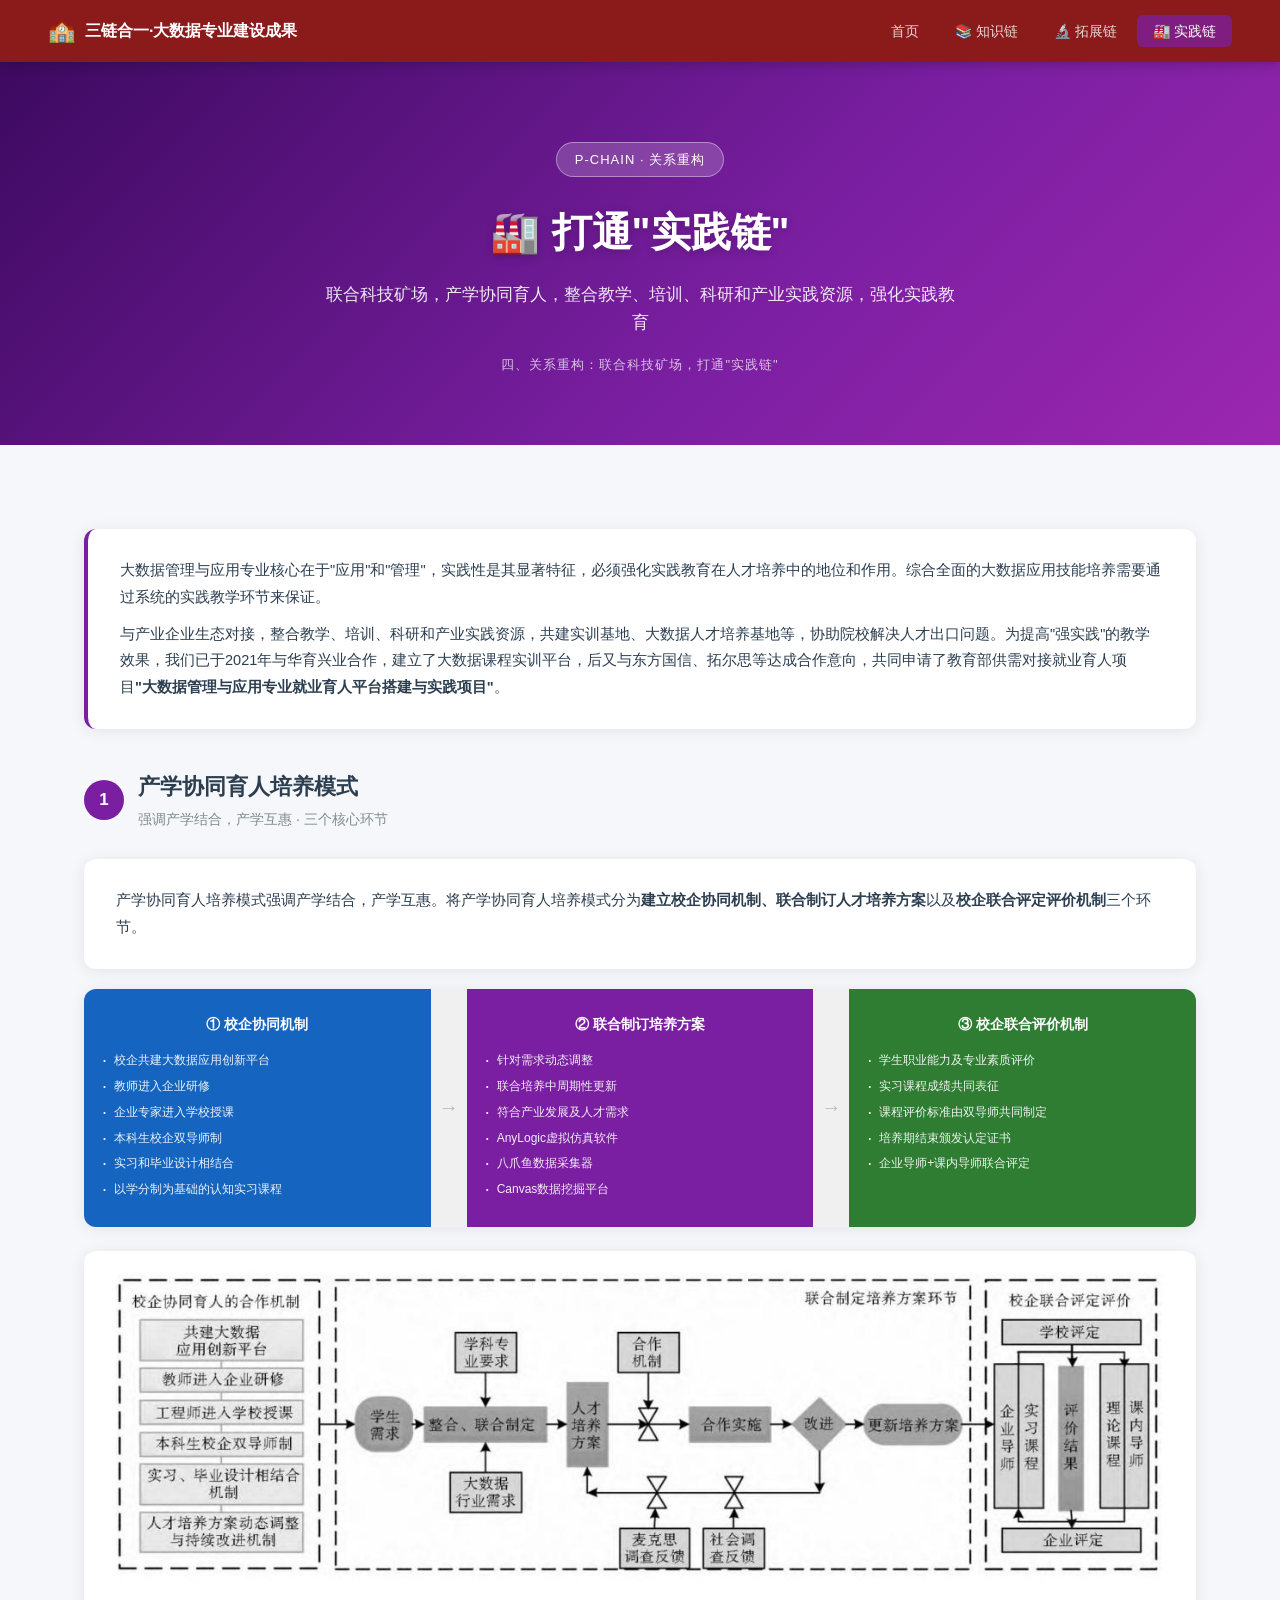
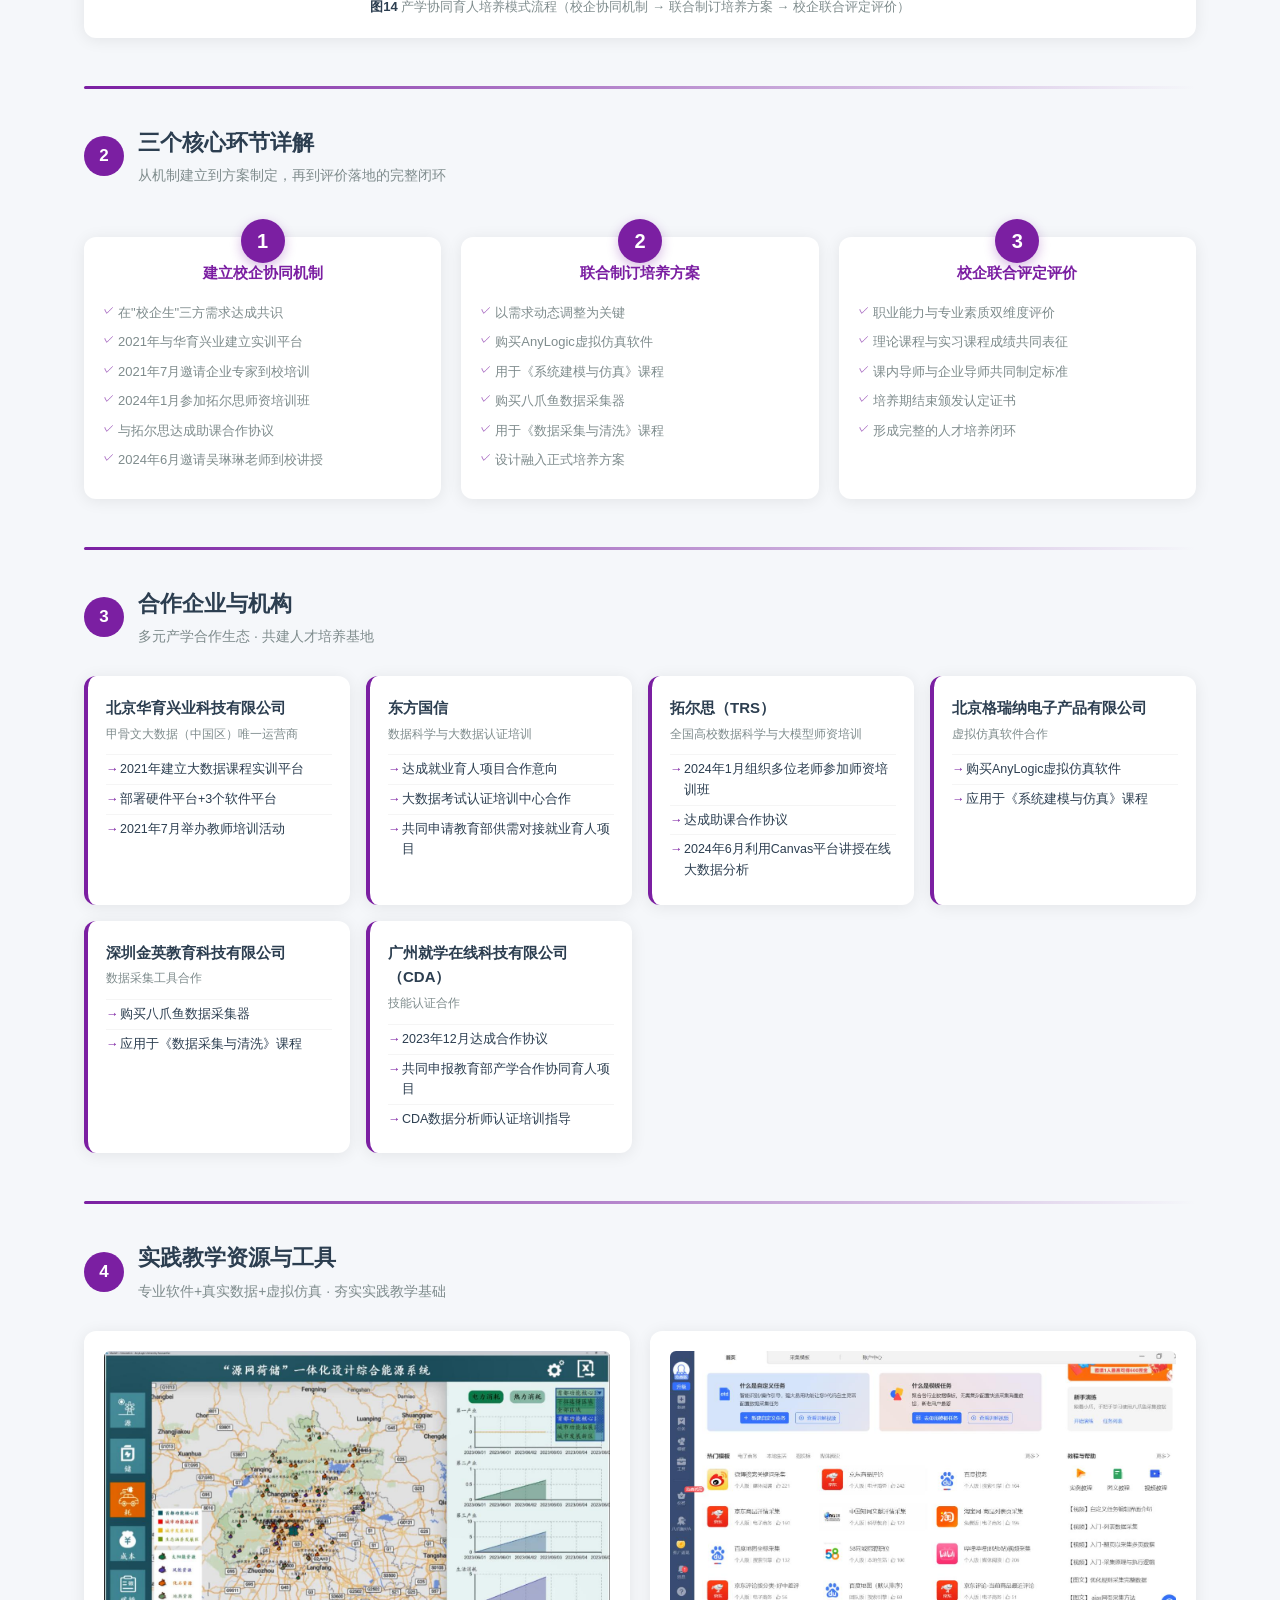
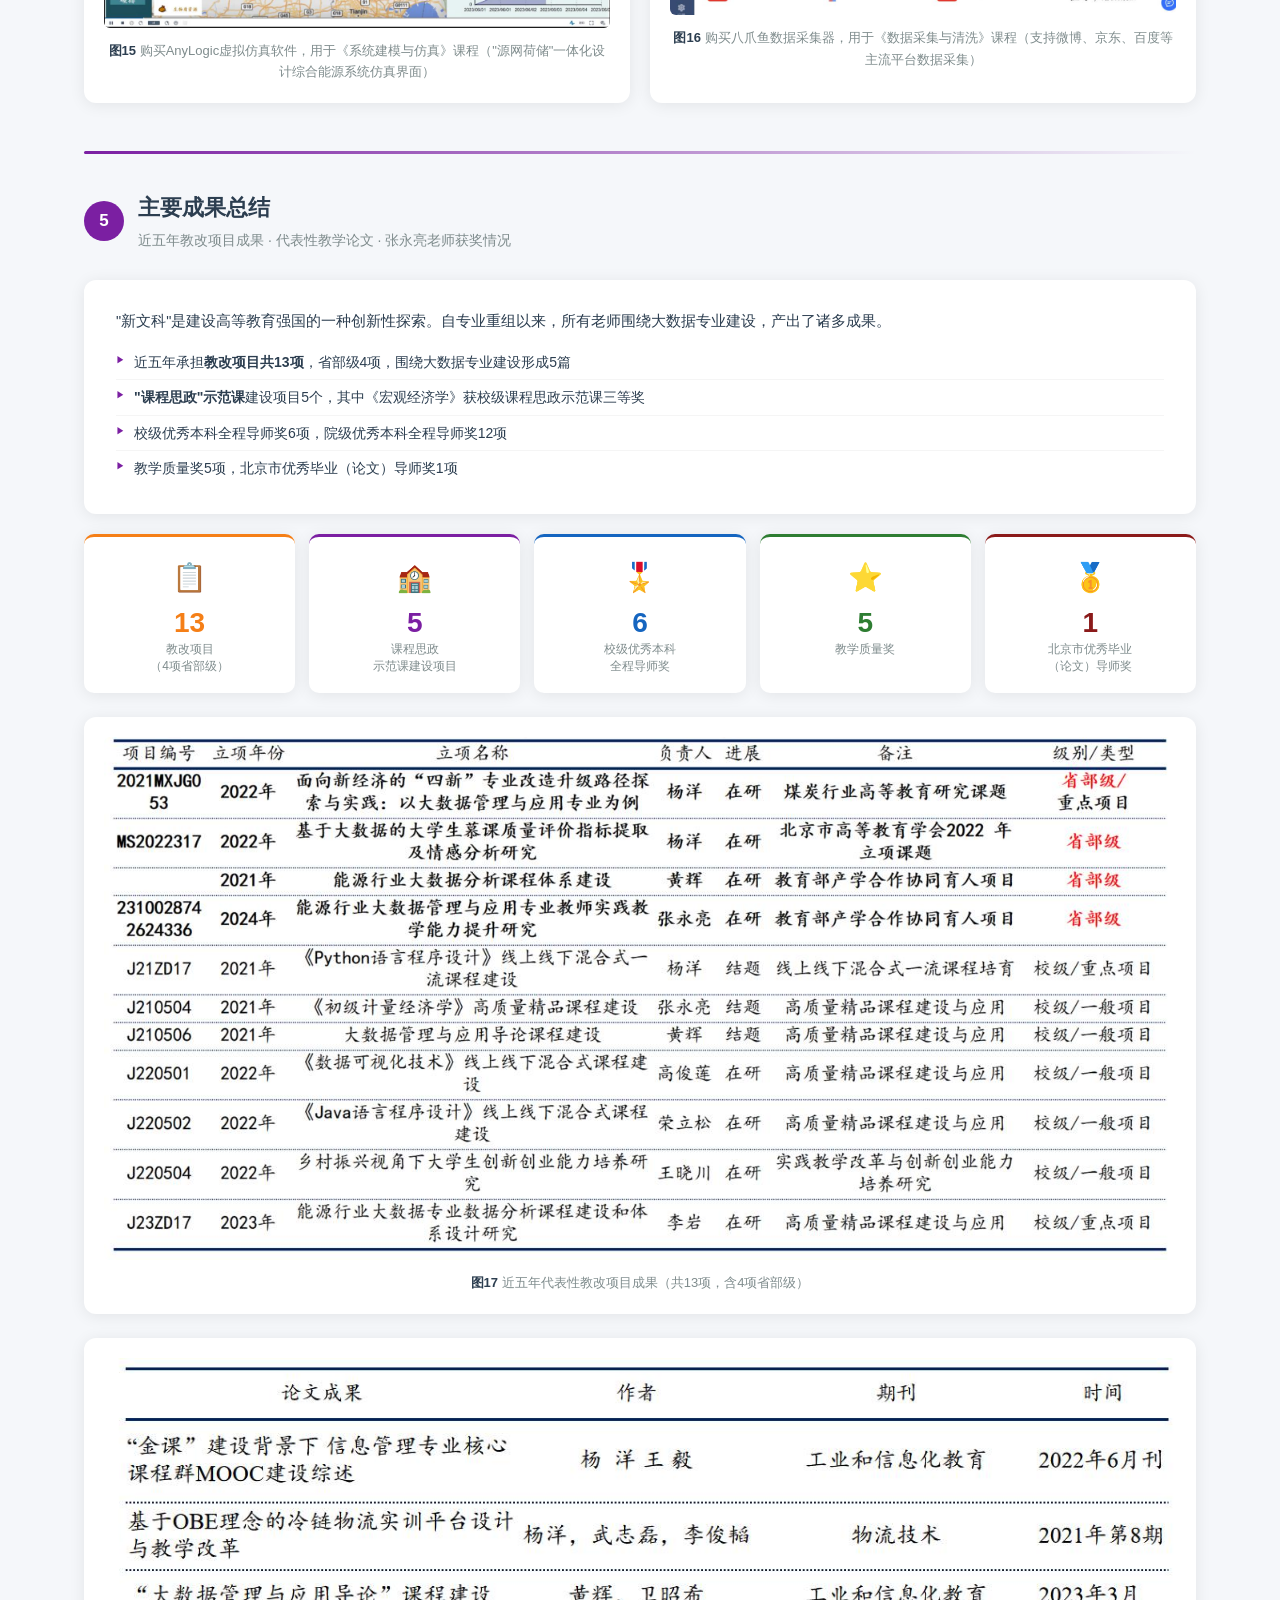
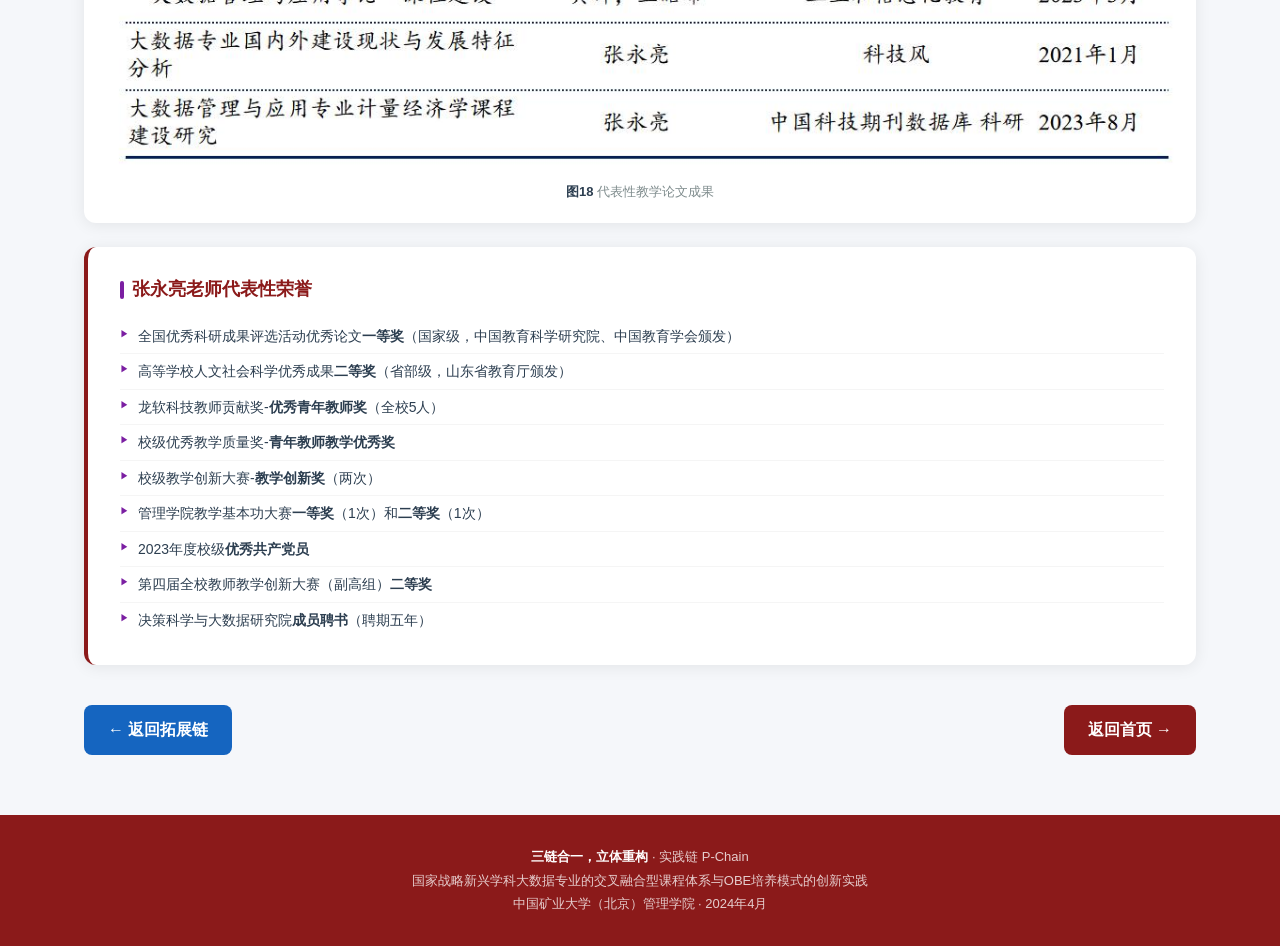
==== commit 5de8807f: "修复实践链页面：补上 outcome-grid 闭合标签 图17/18、张永亮荣誉卡、导航按钮原误入网格容器被挤压， 现各自满栏单独成行，荣誉卡顺延、导航置于页面末端。  Co-Authored-By" ====
--- a/practice-chain.html
+++ b/practice-chain.html
@@ -490,6 +490,7 @@
       <div class="ot-num" style="color:var(--primary);">1</div>
       <div class="ot-label">北京市优秀毕业<br>（论文）导师奖</div>
     </div>
+  </div>
 
   <!-- Figure 17: 近五年代表性教改项目成果 -->
   <div class="fig-block" style="margin-top: 24px;">
